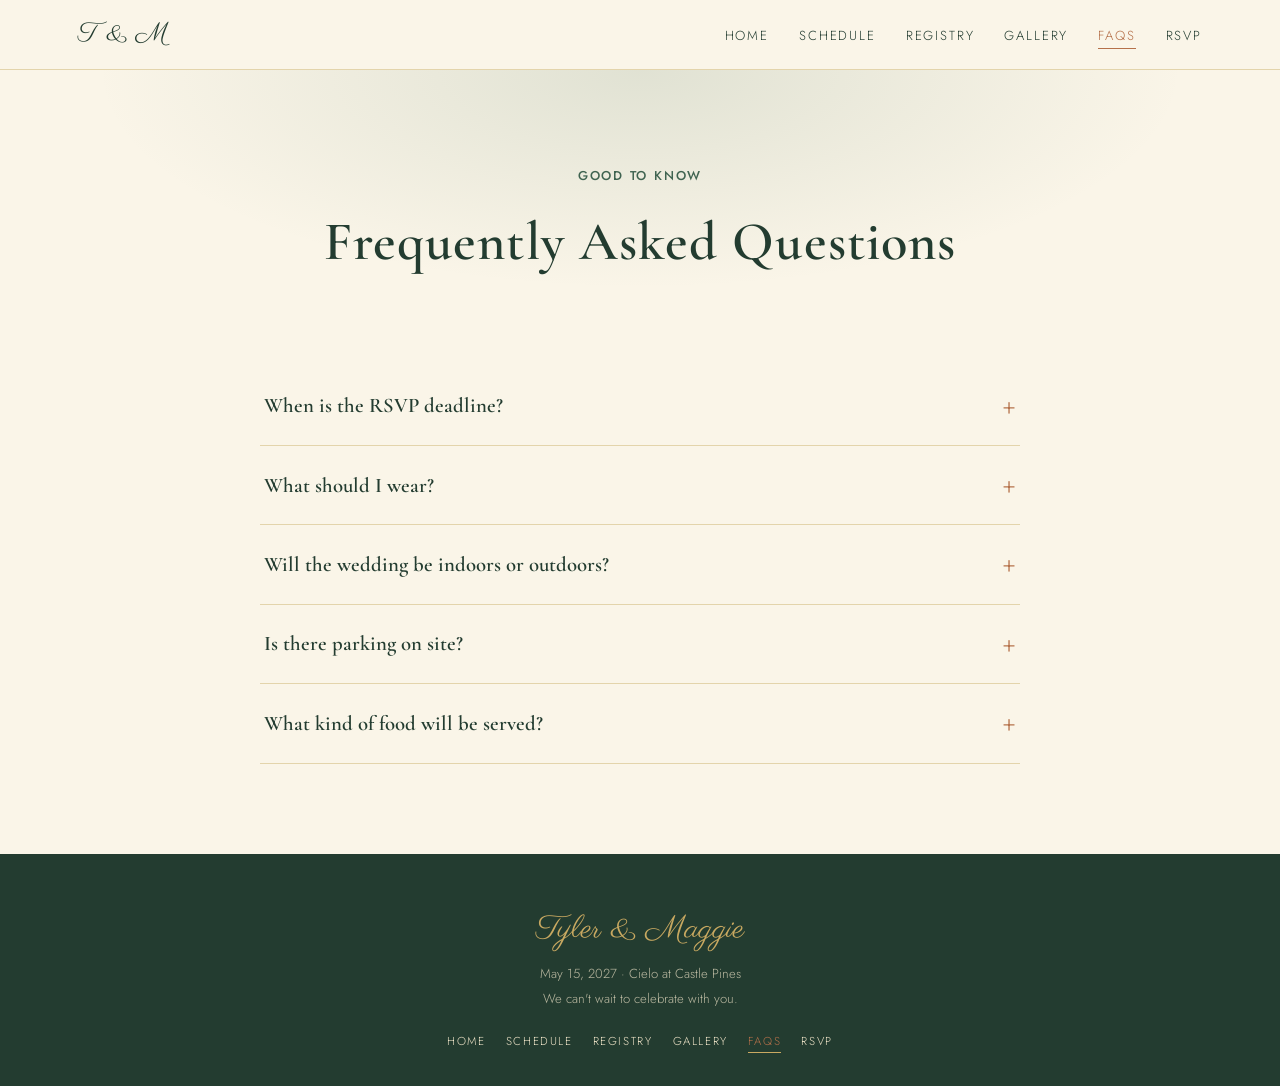
==== faqs.html @ 999fbcf8 "Push" ====
<!DOCTYPE html>
<html lang="en">
<head>
<meta charset="UTF-8">
<meta name="viewport" content="width=device-width, initial-scale=1.0">
<title>FAQs — Tyler &amp; Maggie</title>
<link rel="preconnect" href="https://fonts.googleapis.com">
<link href="https://fonts.googleapis.com/css2?family=Cormorant+Garamond:ital,wght@0,400;0,500;0,600;1,500&family=Jost:wght@300;400;500;600&family=Parisienne&display=swap" rel="stylesheet">
<link rel="stylesheet" href="styles.css">
</head>
<body>

<header>
  <div class="nav-wrap">
    <a href="index.html" class="brand">T &amp; M</a>
    <button class="nav-toggle" id="navToggle" aria-label="Toggle menu" aria-expanded="false">&#9776;</button>
    <nav>
      <ul id="navList">
        <li><a href="index.html">Home</a></li>
        <li><a href="schedule.html">Schedule</a></li>
        <li><a href="registry.html">Registry</a></li>
        <li><a href="gallery.html">Gallery</a></li>
        <li><a href="faqs.html">FAQs</a></li>
        <li><a href="rsvp.html">RSVP</a></li>
      </ul>
    </nav>
  </div>
</header>

<div class="page-banner">
  <p class="eyebrow">Good to Know</p>
  <h1>Frequently Asked Questions</h1>
</div>

<section id="faqs">
  <div class="faq-list">
      <details>
      <summary>When is the RSVP deadline?</summary>
      <p>We ask that all guests RSVP by March 15, 2027, so we have ample time to plan.</p>
    </details>
    <details>
      <summary>What should I wear?</summary>
      <p>Our dress code is Black-Tie Preferred! We ask that men wear a tuxedo or dark-colored suit and tie. For women, floor-length evening gowns are encouraged, but a mid-length dress is also appropriate.</p>
    </details>
    <details>
      <summary>Will the wedding be indoors or outdoors?</summary>
      <p>Our ceremony will be held outdoors and then we will transition inside for the reception. Colorado weather can be very unpredictable, so please dress accordingly and be prepared!</p>
    </details>
    <details>
      <summary>Is there parking on site?</summary>
      <p>Yes, there's a large parking lot at the front of the venue.</p>
    </details>
    <details>
      <summary>What kind of food will be served?</summary>
      <p>We will be serving a mixture of Chinese and Vietnamese family style dishes, we hope you enjoy!</p>
    </details>
  </div>
</section>

<footer>
  <span class="script">Tyler &amp; Maggie</span>
  <p>May 15, 2027 &middot; Cielo at Castle Pines </p>
  <p>We can't wait to celebrate with you.</p>
  <nav>
    <ul>
      <li><a href="index.html">Home</a></li>
      <li><a href="schedule.html">Schedule</a></li>
      <li><a href="registry.html">Registry</a></li>
      <li><a href="gallery.html">Gallery</a></li>
      <li><a href="faqs.html">FAQs</a></li>
      <li><a href="rsvp.html">RSVP</a></li>
    </ul>
  </nav>
</footer>

<script src="script.js"></script>
</body>
</html>
---- styles.css ----
:root{
  --evergreen-deep:#233c30;
  --evergreen:#3f6350;
  --evergreen-light:#6c8b74;
  --cream:#faf5e8;
  --parchment:#efe4c8;
  --parchment-dark:#e3d4ab;
  --gold:#c9a961;
  --rust:#b5714a;
  --ink:#2a2a22;
  --shadow: 0 10px 30px rgba(35,60,48,0.15);
}

*{box-sizing:border-box;}
html{scroll-behavior:smooth;}
body{
  margin:0;
  background:var(--cream);
  color:var(--ink);
  font-family:'Jost', sans-serif;
  font-weight:300;
  line-height:1.6;
  -webkit-font-smoothing:antialiased;
}
h1,h2,h3,h4{
  font-family:'Cormorant Garamond', serif;
  font-weight:600;
  color:var(--evergreen-deep);
  margin:0 0 .3em;
  letter-spacing:.02em;
}
.script{
  font-family:'Parisienne', cursive;
  font-weight:400;
  color:var(--gold);
}
a{color:inherit;}
img{max-width:100%;display:block;}
::selection{background:var(--gold);color:var(--cream);}
:focus-visible{outline:3px solid var(--rust);outline-offset:3px;}

.eyebrow{
  text-transform:uppercase;
  letter-spacing:.32em;
  font-size:.72rem;
  color:var(--evergreen);
  font-weight:500;
}

/* ---------- botanical divider ---------- */
.sprig{
  width:64px;height:24px;
  margin:18px auto;
  color:var(--evergreen-light);
  display:block;
}

/* ---------- header / nav ---------- */
header{
  position:sticky;top:0;z-index:100;
  background:rgba(250,245,232,0.94);
  backdrop-filter:blur(6px);
  border-bottom:1px solid var(--parchment-dark);
}
.nav-wrap{
  max-width:1180px;margin:0 auto;
  display:flex;align-items:center;justify-content:space-between;
  padding:14px 28px;
}
.brand{
  font-family:'Parisienne', cursive;
  font-size:1.6rem;
  color:var(--evergreen-deep);
  text-decoration:none;
}
nav ul{
  list-style:none;display:flex;gap:30px;margin:0;padding:0;
}
nav a{
  text-decoration:none;
  font-size:.82rem;
  letter-spacing:.14em;
  text-transform:uppercase;
  color:var(--evergreen-deep);
  position:relative;
  padding-bottom:4px;
}
nav a::after{
  content:"";position:absolute;left:0;bottom:0;
  width:0;height:1px;background:var(--rust);
  transition:width .3s ease;
}
nav a:hover::after, nav a:focus-visible::after{width:100%;}
nav a.active::after{width:100%;}
nav a.active{color:var(--rust);}
.nav-toggle{display:none;background:none;border:none;font-size:1.6rem;color:var(--evergreen-deep);cursor:pointer;}

@media (max-width:860px){
  nav ul{
    position:fixed;top:64px;right:0;left:0;
    flex-direction:column;background:var(--cream);
    padding:24px 28px;gap:20px;
    border-bottom:1px solid var(--parchment-dark);
    transform:translateY(-130%);
    transition:transform .35s ease;
  }
  nav ul.open{transform:translateY(0);}
  .nav-toggle{display:block;}
}

/* ---------- page header banner (for inner pages) ---------- */
.page-banner{
  padding:90px 24px 24px;
  text-align:center;
  background:
    radial-gradient(ellipse at top, rgba(108,139,116,0.18), transparent 60%),
    var(--cream);
}
.page-banner h1{font-size:clamp(2.2rem,5vw,3.4rem);}
.page-banner p{color:var(--evergreen);letter-spacing:.14em;text-transform:uppercase;font-size:.8rem;margin-top:6px;}

/* ---------- hero (home page) ---------- */
.hero{
  position:relative;
  padding:120px 24px 70px;
  text-align:center;
  background:
    radial-gradient(ellipse at top, rgba(108,139,116,0.18), transparent 60%),
    var(--cream);
  overflow:hidden;
}
.hero-names{
  font-size:clamp(2.6rem,7vw,5.2rem);
  line-height:1.05;
  margin:10px 0 6px;
}
.hero-amp{color:var(--gold);font-family:'Parisienne',cursive;padding:0 12px;}
.hero-date{
  font-size:1.05rem;letter-spacing:.2em;text-transform:uppercase;
  color:var(--evergreen);margin-top:8px;
}
.hero-loc{color:#5b5b4d;margin-top:6px;font-style:italic;font-family:'Cormorant Garamond',serif;font-size:1.2rem;}
.hero-address{color:#8a8a78;margin-top:4px;font-size:.8rem;letter-spacing:.08em;text-transform:uppercase;}

.hero-cta{
  display:flex;gap:16px;justify-content:center;margin-top:34px;flex-wrap:wrap;
}

/* ---------- marquee ---------- */
.marquee-section{padding:0 0 90px;}
.marquee-frame{
  position:relative;
  overflow:hidden;
  border-top:1px solid var(--parchment-dark);
  border-bottom:1px solid var(--parchment-dark);
  mask-image: linear-gradient(90deg, transparent, black 4%, black 96%, transparent);
  -webkit-mask-image: linear-gradient(90deg, transparent, black 4%, black 96%, transparent);
}
.marquee-track{
  display:flex;
  width:max-content;
  gap:0;
  animation:scroll-left 28s linear infinite;
}
.marquee-track img{
  width:420px;height:520px;object-fit:cover;
  display:block;
  margin:0;
  border:0;
}
@keyframes scroll-left{
  from{transform:translateX(0);}
  to{transform:translateX(-50%);}
}

/* ---------- generic section ---------- */
section{padding:40px 24px 90px;max-width:1180px;margin:0 auto;}
.section-head{text-align:center;margin-bottom:32px;}
.section-head h2{font-size:clamp(2rem,4vw,3rem);}

.band-alt-wrap{background:var(--parchment);}
.band-alt-wrap section{padding:40px 24px 70px;}

/* ---------- our story ---------- */
.story-text{
  max-width:680px;margin:0 auto;
  font-family:'Cormorant Garamond', serif;
  font-size:1.25rem;
  color:#3c3c30;
}
.story-text p{margin:0 0 24px;}
.story-text p:last-child{margin-bottom:0;}
.story-lead::first-letter{
  font-size:3.4rem;
  float:left;
  line-height:.8;
  padding:6px 10px 0 0;
  color:var(--gold);
  font-weight:600;
}
.story-close{
  font-style:italic;
  color:var(--evergreen);
  text-align:center;
}

/* ---------- intro teasers on home ---------- */
.teaser-grid{
  display:grid;grid-template-columns:repeat(auto-fit,minmax(220px,1fr));
  gap:26px;
}
.teaser-card{
  background:#fff;border:1px solid var(--parchment-dark);
  border-radius:6px;padding:34px 24px;text-align:center;
  text-decoration:none;
  transition:transform .25s ease, box-shadow .25s ease;
}
.teaser-card:hover{transform:translateY(-6px);box-shadow:var(--shadow);}
.teaser-icon{width:38px;height:38px;margin:0 auto 14px;color:var(--evergreen);}
.teaser-card h3{font-size:1.3rem;margin-bottom:6px;}
.teaser-card p{font-size:.85rem;color:#6b6b5e;margin:0;}

/* ---------- schedule ---------- */
.timeline{
  position:relative;max-width:640px;margin:0 auto;
  padding-left:36px;
}
.timeline::before{
  content:"";position:absolute;left:6px;top:6px;bottom:6px;
  width:1px;background:var(--evergreen-light);
}
.tl-item{position:relative;padding-bottom:44px;}
.tl-item:last-child{padding-bottom:0;}
.tl-item::before{
  content:"";position:absolute;left:-36px;top:4px;
  width:13px;height:13px;border-radius:50%;
  background:var(--cream);border:2px solid var(--gold);
}
.tl-time{
  font-size:.78rem;letter-spacing:.16em;text-transform:uppercase;
  color:var(--rust);font-weight:500;
}
.tl-item h3{margin:4px 0 4px;font-size:1.5rem;}
.tl-item p{margin:0;color:#54544a;font-size:.95rem;}

/* ---------- registry ---------- */
.registry-grid{
  display:grid;grid-template-columns:repeat(auto-fit,minmax(230px,1fr));
  gap:26px;
}
.registry-single{
  max-width:420px;margin:0 auto;text-align:center;
  background:#fff;border:1px solid var(--parchment-dark);
  border-radius:6px;padding:50px 40px;box-shadow:var(--shadow);
}
.registry-single .registry-icon{width:48px;height:48px;margin:0 auto 18px;color:var(--evergreen);}
.registry-single h3{font-size:1.7rem;margin-bottom:10px;}
.registry-single p{font-size:.95rem;color:#6b6b5e;margin-bottom:26px;line-height:1.7;}
.registry-card{
  background:#fff;border:1px solid var(--parchment-dark);
  border-radius:6px;padding:34px 24px;text-align:center;
  transition:transform .25s ease, box-shadow .25s ease;
}
.registry-card:hover{transform:translateY(-6px);box-shadow:var(--shadow);}
.registry-icon{
  width:44px;height:44px;margin:0 auto 16px;color:var(--evergreen);
}
.registry-card h3{font-size:1.4rem;margin-bottom:8px;}
.registry-card p{font-size:.88rem;color:#6b6b5e;margin-bottom:20px;}
.btn{
  display:inline-block;padding:10px 26px;
  background:var(--evergreen-deep);color:var(--cream);
  text-decoration:none;border-radius:30px;font-size:.8rem;
  letter-spacing:.12em;text-transform:uppercase;
  border:1px solid var(--evergreen-deep);
  transition:background .25s ease, color .25s ease;
  cursor:pointer;font-family:'Jost',sans-serif;
}
.btn:hover{background:transparent;color:var(--evergreen-deep);}
.btn-outline{background:transparent;color:var(--evergreen-deep);}
.btn-outline:hover{background:var(--evergreen-deep);color:var(--cream);}

/* ---------- gallery wall ---------- */
.gallery-wall{
  display:grid;
  grid-template-columns:repeat(4, 1fr);
  grid-auto-rows:150px;
  gap:6px;
}
.tile{
  overflow:hidden;
  border-radius:18px;
  position:relative;
}
.tile img{
  width:100%;height:100%;
  object-fit:cover;
  display:block;
  transition:transform .4s ease;
}
.tile:hover img{transform:scale(1.06);}

/* Three 4-column x 2-row blocks stacked to form a 4x6 grid — 12 tiles, no gaps */
.tile:nth-child(1){grid-column:1 / 3;grid-row:1 / 3;}
.tile:nth-child(2){grid-column:3 / 4;grid-row:1 / 2;}
.tile:nth-child(3){grid-column:4 / 5;grid-row:1 / 2;}
.tile:nth-child(4){grid-column:3 / 5;grid-row:2 / 3;}

.tile:nth-child(5){grid-column:1 / 2;grid-row:3 / 4;}
.tile:nth-child(6){grid-column:2 / 3;grid-row:3 / 4;}
.tile:nth-child(7){grid-column:1 / 3;grid-row:4 / 5;}
.tile:nth-child(8){grid-column:3 / 5;grid-row:3 / 5;}

.tile:nth-child(9){grid-column:1 / 3;grid-row:5 / 6;}
.tile:nth-child(10){grid-column:1 / 2;grid-row:6 / 7;}
.tile:nth-child(11){grid-column:2 / 3;grid-row:6 / 7;}
.tile:nth-child(12){grid-column:3 / 5;grid-row:5 / 7;}

@media (max-width:700px){
  .gallery-wall{grid-template-columns:repeat(2, 1fr);grid-auto-rows:150px;}
  .gallery-wall .tile{grid-column:auto !important;grid-row:span 1 !important;}
}

/* ---------- FAQ ---------- */
.faq-list{max-width:760px;margin:0 auto;}
details{
  border-bottom:1px solid var(--parchment-dark);
  padding:20px 4px;
}
summary{
  cursor:pointer;list-style:none;
  display:flex;align-items:center;justify-content:space-between;
  font-family:'Cormorant Garamond',serif;font-size:1.3rem;
  color:var(--evergreen-deep);font-weight:600;
}
summary::-webkit-details-marker{display:none;}
summary::after{
  content:"+";font-size:1.5rem;color:var(--rust);
  transition:transform .3s ease;font-family:'Jost',sans-serif;font-weight:300;
}
details[open] summary::after{transform:rotate(45deg);}
details p{margin:14px 0 0;color:#54544a;font-size:.95rem;padding-right:20px;}

/* ---------- RSVP ---------- */
.rsvp-box{
  max-width:680px;margin:0 auto;
  background:#fff;border:1px solid var(--parchment-dark);
  border-radius:8px;padding:50px 40px;box-shadow:var(--shadow);
}
.form-row{margin-bottom:22px;display:flex;flex-direction:column;gap:8px;}
.form-row label{
  font-size:.78rem;letter-spacing:.12em;text-transform:uppercase;
  color:var(--evergreen);
}
.form-row input[type=text], .form-row input[type=email], .form-row input[type=number], .form-row select, .form-row textarea{
  font-family:'Jost',sans-serif;font-size:1rem;
  padding:11px 14px;border:1px solid var(--parchment-dark);
  border-radius:4px;background:var(--cream);color:var(--ink);
}
.form-row textarea{resize:vertical;min-height:90px;}
.two-col{display:grid;grid-template-columns:1fr 1fr;gap:20px;}
.radio-group{display:flex;gap:14px;}
.radio-group label{
  flex:1;text-align:center;padding:12px;border:1px solid var(--parchment-dark);
  border-radius:4px;cursor:pointer;font-size:.85rem;text-transform:none;letter-spacing:0;
  color:var(--ink);transition:all .2s ease;
}
.radio-group input{display:none;}
.radio-group input:checked + span{color:var(--cream);}
.radio-group label:has(input:checked){background:var(--evergreen-deep);border-color:var(--evergreen-deep);color:var(--cream);}
.rsvp-section-label{
  font-family:'Cormorant Garamond',serif;font-style:italic;
  color:var(--evergreen);font-size:1.1rem;
  margin:8px 0 16px;padding-top:10px;
  border-top:1px solid var(--parchment-dark);
}
.rsvp-section-label:first-child{border-top:0;padding-top:0;margin-top:0;}
.guest-card{
  background:var(--cream);border:1px solid var(--parchment-dark);
  border-radius:6px;padding:20px 20px 4px;margin-bottom:18px;
  animation:fade-in .25s ease;
}
.guest-card h4{
  font-size:1.05rem;color:var(--rust);margin-bottom:14px;
  letter-spacing:.04em;
}
@keyframes fade-in{
  from{opacity:0;transform:translateY(-6px);}
  to{opacity:1;transform:translateY(0);}
}
.rsvp-submit{width:100%;text-align:center;padding:14px;font-size:.85rem;margin-top:6px;}
.seal{
  width:80px;height: 80px;border-radius:50%;
  background:var(--rust);color:var(--cream);
  display:flex;align-items:center;justify-content:center;
  margin:0 auto 18px;font-family:'Parisienne',cursive;font-size:1.5rem;
  box-shadow:0 4px 10px rgba(181,113,74,.4);
}
.form-msg{text-align:center;margin-top:16px;font-size:.9rem;color:var(--evergreen);display:none;}

@media (max-width:600px){
  .two-col{grid-template-columns:1fr;}
  .rsvp-box{padding:36px 22px;}
}

/* ---------- footer ---------- */
footer{
  background:var(--evergreen-deep);color:var(--parchment);
  text-align:center;padding:50px 24px 34px;
}
footer .script{color:var(--gold);font-size:2rem;display:block;margin-bottom:8px;}
footer p{font-size:.82rem;opacity:.75;margin:4px 0;}
footer nav{margin-top:18px;}
footer nav ul{
  position:static;flex-direction:row;justify-content:center;flex-wrap:wrap;
  background:transparent;padding:0;transform:none;border:0;gap:20px;
}
footer nav a{color:var(--parchment);font-size:.72rem;}
footer nav a::after{background:var(--gold);}

@media (prefers-reduced-motion: reduce){
  html{scroll-behavior:auto;}
  .marquee-track{animation:none;}
  *{transition:none !important;}
}
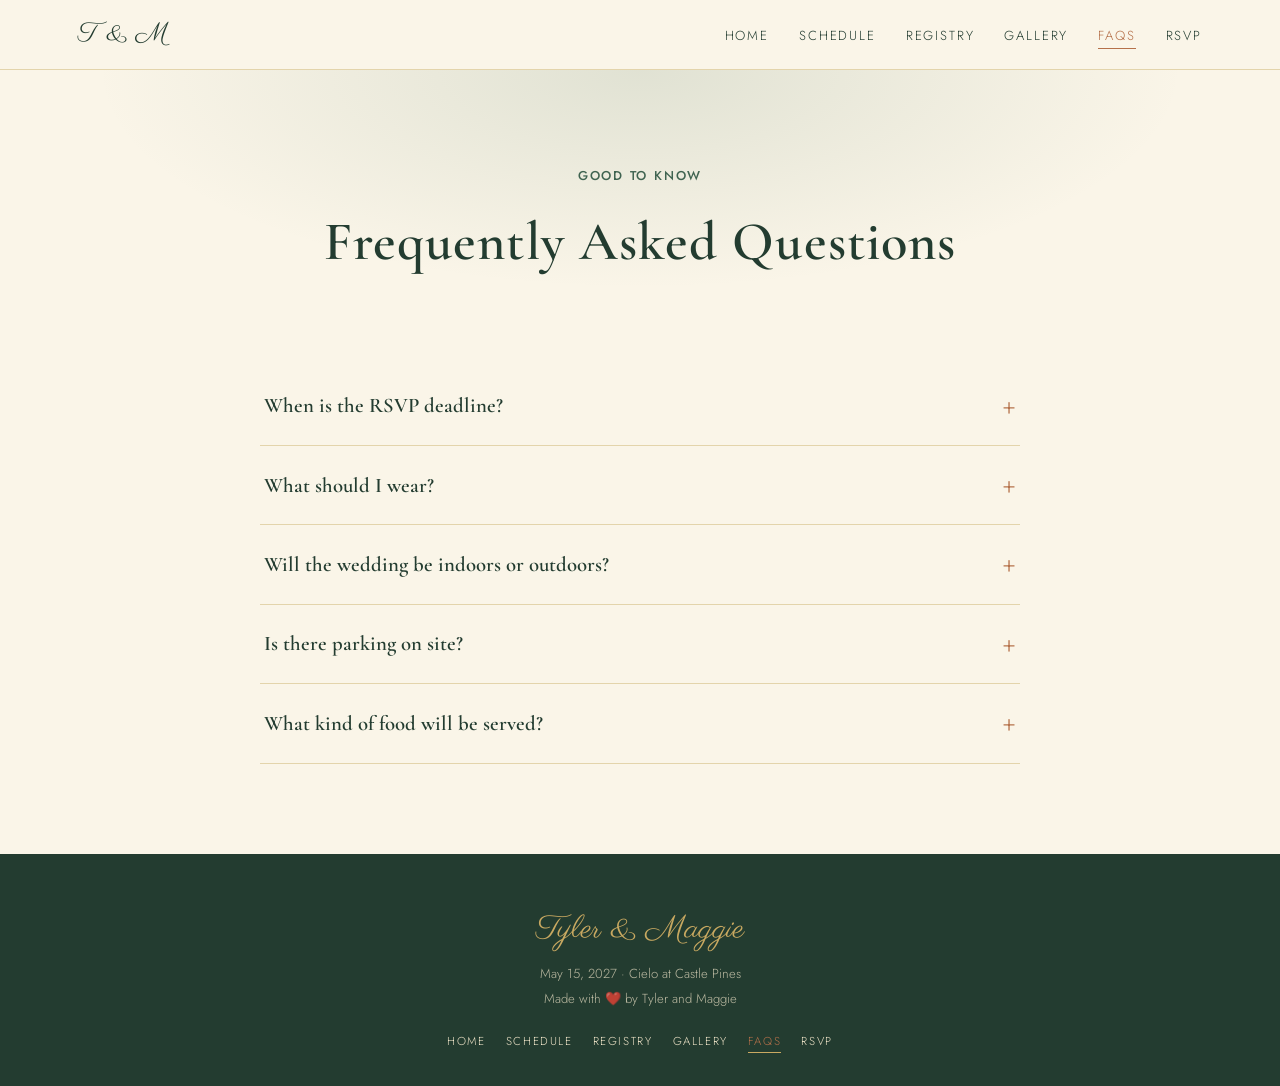
==== commit 8febc3f7: "Updates" ====
--- a/faqs.html
+++ b/faqs.html
@@ -36,7 +36,7 @@
   <div class="faq-list">
       <details>
       <summary>When is the RSVP deadline?</summary>
-      <p>We ask that all guests RSVP by March 15, 2027, so we have ample time to plan.</p>
+      <p>We ask that all guests RSVP by February 15, 2027, so we have ample time to plan.</p>
     </details>
     <details>
       <summary>What should I wear?</summary>
@@ -60,7 +60,7 @@
 <footer>
   <span class="script">Tyler &amp; Maggie</span>
   <p>May 15, 2027 &middot; Cielo at Castle Pines </p>
-  <p>We can't wait to celebrate with you.</p>
+  <p>Made with ❤️ by Tyler and Maggie</p>
   <nav>
     <ul>
       <li><a href="index.html">Home</a></li>
--- a/styles.css
+++ b/styles.css
@@ -12,7 +12,7 @@
 }
 
 *{box-sizing:border-box;}
-html{scroll-behavior:smooth;}
+html{scroll-behavior:smooth;overflow-x:hidden;}
 body{
   margin:0;
   background:var(--cream);
@@ -21,6 +21,7 @@
   font-weight:300;
   line-height:1.6;
   -webkit-font-smoothing:antialiased;
+  overflow-x:hidden;
 }
 h1,h2,h3,h4{
   font-family:'Cormorant Garamond', serif;
@@ -105,7 +106,8 @@
     transition:transform .35s ease;
   }
   nav ul.open{transform:translateY(0);}
-  .nav-toggle{display:block;}
+  .nav-toggle{display:block;order:2;}
+  .nav-wrap nav{order:1;}
 }
 
 /* ---------- page header banner (for inner pages) ---------- */
@@ -150,9 +152,10 @@
 .marquee-section{padding:0 0 90px;}
 .marquee-frame{
   position:relative;
+  box-shadow:inset 0 0 0 3px var(--cream), 0 8px 26px rgba(35,60,48,0.22);
+}
+.marquee-viewport{
   overflow:hidden;
-  border-top:1px solid var(--parchment-dark);
-  border-bottom:1px solid var(--parchment-dark);
   mask-image: linear-gradient(90deg, transparent, black 4%, black 96%, transparent);
   -webkit-mask-image: linear-gradient(90deg, transparent, black 4%, black 96%, transparent);
 }
@@ -172,6 +175,29 @@
   from{transform:translateX(0);}
   to{transform:translateX(-50%);}
 }
+
+.marquee-overlay{
+  position:absolute;inset:0;
+  display:flex;align-items:center;justify-content:center;
+  pointer-events:none;
+  z-index:5;
+}
+.monogram-svg{
+  width:340px;max-width:78%;
+  overflow:visible;
+}
+.monogram-letter{
+  font-family:'Parisienne', cursive;
+  font-size:100px;
+  fill:var(--cream);
+  fill-opacity:0;
+  stroke:var(--cream);
+  stroke-width:2.5;
+  filter:drop-shadow(0 4px 14px rgba(0,0,0,0.5));
+}
+.monogram-1{transform:rotate(-8deg);transform-origin:40px 90px;}
+.monogram-2{transform:rotate(-4deg);transform-origin:110px 150px;}
+.monogram-3{transform:rotate(-9deg);transform-origin:180px 210px;}
 
 /* ---------- generic section ---------- */
 section{padding:40px 24px 90px;max-width:1180px;margin:0 auto;}
@@ -281,43 +307,66 @@
 .btn-outline:hover{background:var(--evergreen-deep);color:var(--cream);}
 
 /* ---------- gallery wall ---------- */
+.gallery-sparkle-wrap{
+  position:relative;
+}
 .gallery-wall{
   display:grid;
   grid-template-columns:repeat(4, 1fr);
-  grid-auto-rows:150px;
+  grid-auto-rows:278px;
   gap:6px;
+}
+.sparkle{
+  position:absolute;
+  color:var(--gold);
+  pointer-events:none;
+  z-index:6;
+  text-shadow:0 0 6px rgba(201,169,97,0.9), 0 0 2px rgba(255,255,255,0.8);
+  animation-name:sparkle-twinkle;
+  animation-timing-function:ease-in-out;
+  animation-iteration-count:infinite;
+}
+@keyframes sparkle-twinkle{
+  0%, 100%{opacity:0;transform:scale(0.3) rotate(0deg);}
+  50%{opacity:1;transform:scale(1) rotate(180deg);}
 }
 .tile{
   overflow:hidden;
   border-radius:18px;
   position:relative;
+  transition:transform .12s ease-out, box-shadow .2s ease-out;
+  will-change:transform;
+}
+.tile:hover{
+  box-shadow:0 18px 34px rgba(35,60,48,0.28);
+  z-index:2;
 }
 .tile img{
   width:100%;height:100%;
   object-fit:cover;
   display:block;
-  transition:transform .4s ease;
-}
-.tile:hover img{transform:scale(1.06);}
-
-/* Three 4-column x 2-row blocks stacked to form a 4x6 grid — 12 tiles, no gaps */
+}
+
+/* Explicit placement on a 4-column x 6-row grid (24 cells), 12 tiles.
+   Every tile spans equal columns and rows, so every photo is a true square —
+   just in two different sizes, fitted together with no gaps. */
 .tile:nth-child(1){grid-column:1 / 3;grid-row:1 / 3;}
 .tile:nth-child(2){grid-column:3 / 4;grid-row:1 / 2;}
 .tile:nth-child(3){grid-column:4 / 5;grid-row:1 / 2;}
-.tile:nth-child(4){grid-column:3 / 5;grid-row:2 / 3;}
-
-.tile:nth-child(5){grid-column:1 / 2;grid-row:3 / 4;}
-.tile:nth-child(6){grid-column:2 / 3;grid-row:3 / 4;}
-.tile:nth-child(7){grid-column:1 / 3;grid-row:4 / 5;}
-.tile:nth-child(8){grid-column:3 / 5;grid-row:3 / 5;}
-
-.tile:nth-child(9){grid-column:1 / 3;grid-row:5 / 6;}
-.tile:nth-child(10){grid-column:1 / 2;grid-row:6 / 7;}
-.tile:nth-child(11){grid-column:2 / 3;grid-row:6 / 7;}
+.tile:nth-child(4){grid-column:3 / 4;grid-row:2 / 3;}
+.tile:nth-child(5){grid-column:4 / 5;grid-row:2 / 3;}
+
+.tile:nth-child(6){grid-column:1 / 2;grid-row:3 / 4;}
+.tile:nth-child(7){grid-column:2 / 3;grid-row:3 / 4;}
+.tile:nth-child(8){grid-column:1 / 2;grid-row:4 / 5;}
+.tile:nth-child(9){grid-column:2 / 3;grid-row:4 / 5;}
+.tile:nth-child(10){grid-column:3 / 5;grid-row:3 / 5;}
+
+.tile:nth-child(11){grid-column:1 / 3;grid-row:5 / 7;}
 .tile:nth-child(12){grid-column:3 / 5;grid-row:5 / 7;}
 
 @media (max-width:700px){
-  .gallery-wall{grid-template-columns:repeat(2, 1fr);grid-auto-rows:150px;}
+  .gallery-wall{grid-template-columns:repeat(2, 1fr);grid-auto-rows:160px;}
   .gallery-wall .tile{grid-column:auto !important;grid-row:span 1 !important;}
 }
 
@@ -352,12 +401,29 @@
   font-size:.78rem;letter-spacing:.12em;text-transform:uppercase;
   color:var(--evergreen);
 }
-.form-row input[type=text], .form-row input[type=email], .form-row input[type=number], .form-row select, .form-row textarea{
+.form-row input[type=text], .form-row input[type=tel], .form-row input[type=email], .form-row input[type=number], .form-row select, .form-row textarea{
   font-family:'Jost',sans-serif;font-size:1rem;
   padding:11px 14px;border:1px solid var(--parchment-dark);
   border-radius:4px;background:var(--cream);color:var(--ink);
 }
 .form-row textarea{resize:vertical;min-height:90px;}
+.field-error{
+  display:none;
+  color:var(--rust);
+  font-size:.78rem;
+  letter-spacing:0;
+  text-transform:none;
+  margin-top:-2px;
+}
+.form-row input.invalid,
+.form-row select.invalid{
+  border-color:var(--rust);
+  background:#fdf3ef;
+}
+.form-row input.invalid + .field-error,
+.form-row .field-error.show{
+  display:block;
+}
 .two-col{display:grid;grid-template-columns:1fr 1fr;gap:20px;}
 .radio-group{display:flex;gap:14px;}
 .radio-group label{
@@ -390,7 +456,7 @@
 }
 .rsvp-submit{width:100%;text-align:center;padding:14px;font-size:.85rem;margin-top:6px;}
 .seal{
-  width:80px;height: 80px;border-radius:50%;
+  width:56px;height:56px;border-radius:50%;
   background:var(--rust);color:var(--cream);
   display:flex;align-items:center;justify-content:center;
   margin:0 auto 18px;font-family:'Parisienne',cursive;font-size:1.5rem;
@@ -401,6 +467,14 @@
 @media (max-width:600px){
   .two-col{grid-template-columns:1fr;}
   .rsvp-box{padding:36px 22px;}
+  .hero{padding:90px 20px 50px;}
+  .hero-names{font-size:2.3rem;}
+  .page-banner{padding:70px 20px 20px;}
+  .marquee-track img{width:220px;height:300px;}
+  .monogram-svg{width:220px;}
+  .story-text{font-size:1.05rem;}
+  .story-lead::first-letter{font-size:2.6rem;padding:4px 8px 0 0;}
+  .radio-group{flex-wrap:wrap;}
 }
 
 /* ---------- footer ---------- */
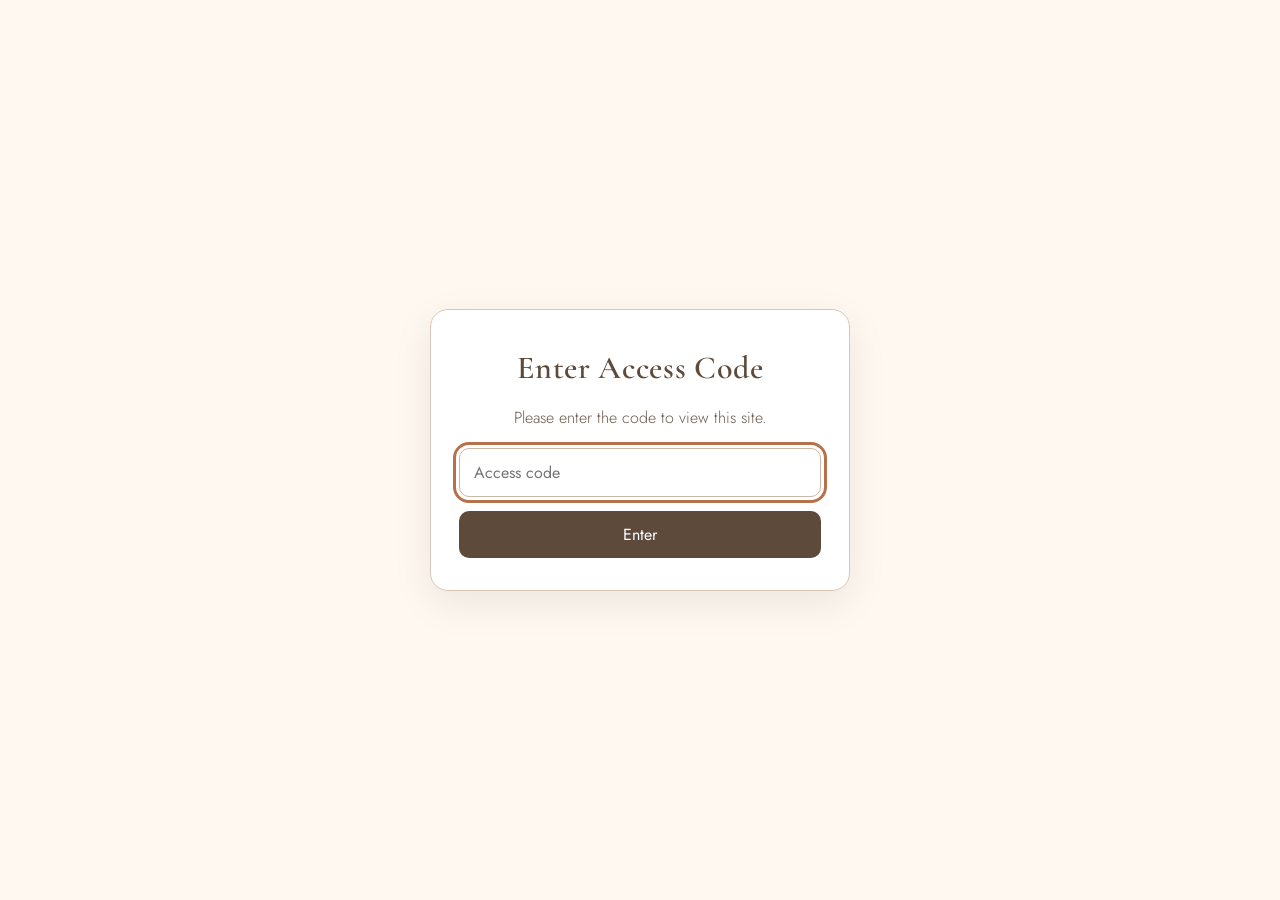
==== commit 8569a196: "Auth code and form updates" ====
--- a/faqs.html
+++ b/faqs.html
@@ -1,78 +1,95 @@
 <!DOCTYPE html>
 <html lang="en">
 <head>
-<meta charset="UTF-8">
-<meta name="viewport" content="width=device-width, initial-scale=1.0">
-<title>FAQs — Tyler &amp; Maggie</title>
-<link rel="preconnect" href="https://fonts.googleapis.com">
-<link href="https://fonts.googleapis.com/css2?family=Cormorant+Garamond:ital,wght@0,400;0,500;0,600;1,500&family=Jost:wght@300;400;500;600&family=Parisienne&display=swap" rel="stylesheet">
-<link rel="stylesheet" href="styles.css">
+  <meta charset="UTF-8">
+  <meta name="viewport" content="width=device-width, initial-scale=1.0">
+  <title>FAQs — Tyler &amp; Maggie</title>
+  <link rel="preconnect" href="https://fonts.googleapis.com">
+  <link href="https://fonts.googleapis.com/css2?family=Cormorant+Garamond:ital,wght@0,400;0,500;0,600;1,500&family=Jost:wght@300;400;500;600&family=Parisienne&display=swap" rel="stylesheet">
+  <link rel="stylesheet" href="styles.css">
 </head>
 <body>
 
-<header>
-  <div class="nav-wrap">
-    <a href="index.html" class="brand">T &amp; M</a>
-    <button class="nav-toggle" id="navToggle" aria-label="Toggle menu" aria-expanded="false">&#9776;</button>
-    <nav>
-      <ul id="navList">
-        <li><a href="index.html">Home</a></li>
-        <li><a href="schedule.html">Schedule</a></li>
-        <li><a href="registry.html">Registry</a></li>
-        <li><a href="gallery.html">Gallery</a></li>
-        <li><a href="faqs.html">FAQs</a></li>
-        <li><a href="rsvp.html">RSVP</a></li>
-      </ul>
-    </nav>
+  <div id="accessGate">
+    <div class="gate-card">
+      <h2>Enter Access Code</h2>
+      <p>Please enter the code to view this site.</p>
+      <input type="password" id="accessCode" placeholder="Access code" autocomplete="off">
+      <button type="button" id="accessSubmit">Enter</button>
+      <p id="accessError" hidden>Incorrect code. Please try again.</p>
+    </div>
   </div>
-</header>
 
-<div class="page-banner">
-  <p class="eyebrow">Good to Know</p>
-  <h1>Frequently Asked Questions</h1>
-</div>
+  <div id="siteContent" hidden>
+    <header>
+      <div class="nav-wrap">
+        <a href="index.html" class="brand">T &amp; M</a>
+        <button class="nav-toggle" id="navToggle" aria-label="Toggle menu" aria-expanded="false">&#9776;</button>
+        <nav>
+          <ul id="navList">
+            <li><a href="index.html">Home</a></li>
+            <li><a href="schedule.html">Schedule</a></li>
+            <li><a href="registry.html">Registry</a></li>
+            <li><a href="gallery.html">Gallery</a></li>
+            <li><a href="faqs.html">FAQs</a></li>
+            <li><a href="rsvp.html">RSVP</a></li>
+          </ul>
+        </nav>
+      </div>
+    </header>
 
-<section id="faqs">
-  <div class="faq-list">
-      <details>
-      <summary>When is the RSVP deadline?</summary>
-      <p>We ask that all guests RSVP by February 15, 2027, so we have ample time to plan.</p>
-    </details>
-    <details>
-      <summary>What should I wear?</summary>
-      <p>Our dress code is Black-Tie Preferred! We ask that men wear a tuxedo or dark-colored suit and tie. For women, floor-length evening gowns are encouraged, but a mid-length dress is also appropriate.</p>
-    </details>
-    <details>
-      <summary>Will the wedding be indoors or outdoors?</summary>
-      <p>Our ceremony will be held outdoors and then we will transition inside for the reception. Colorado weather can be very unpredictable, so please dress accordingly and be prepared!</p>
-    </details>
-    <details>
-      <summary>Is there parking on site?</summary>
-      <p>Yes, there's a large parking lot at the front of the venue.</p>
-    </details>
-    <details>
-      <summary>What kind of food will be served?</summary>
-      <p>We will be serving a mixture of Chinese and Vietnamese family style dishes, we hope you enjoy!</p>
-    </details>
+    <div class="page-banner">
+      <p class="eyebrow">Good to Know</p>
+      <h1>Frequently Asked Questions</h1>
+    </div>
+
+    <section id="faqs">
+      <div class="faq-list">
+        <details>
+          <summary>When is the RSVP deadline?</summary>
+          <p>We ask that all guests RSVP by February 15, 2027, so we have ample time to plan.</p>
+        </details>
+
+        <details>
+          <summary>What should I wear?</summary>
+          <p>Our dress code is Black-Tie Preferred. We ask that men wear a tuxedo or dark-colored suit and tie. For women, floor-length evening gowns are encouraged, but a mid-length dress is also appropriate.</p>
+        </details>
+
+        <details>
+          <summary>Will the wedding be indoors or outdoors?</summary>
+          <p>Our ceremony will be held outdoors and then we will transition inside for the reception. Colorado weather can be very unpredictable, so please dress accordingly and be prepared.</p>
+        </details>
+
+        <details>
+          <summary>Is there parking on site?</summary>
+          <p>Yes, there is a large parking lot at the front of the venue.</p>
+        </details>
+
+        <details>
+          <summary>What kind of food will be served?</summary>
+          <p>We will be serving a mixture of Chinese and Vietnamese family-style dishes. We hope you enjoy it.</p>
+        </details>
+      </div>
+    </section>
+
+    <footer>
+      <span class="script">Tyler &amp; Maggie</span>
+      <p>May 15, 2027 &middot; Cielo at Castle Pines</p>
+      <p>Made with love by Tyler and Maggie</p>
+      <nav>
+        <ul>
+          <li><a href="index.html">Home</a></li>
+          <li><a href="schedule.html">Schedule</a></li>
+          <li><a href="registry.html">Registry</a></li>
+          <li><a href="gallery.html">Gallery</a></li>
+          <li><a href="faqs.html">FAQs</a></li>
+          <li><a href="rsvp.html">RSVP</a></li>
+        </ul>
+      </nav>
+    </footer>
   </div>
-</section>
 
-<footer>
-  <span class="script">Tyler &amp; Maggie</span>
-  <p>May 15, 2027 &middot; Cielo at Castle Pines </p>
-  <p>Made with ❤️ by Tyler and Maggie</p>
-  <nav>
-    <ul>
-      <li><a href="index.html">Home</a></li>
-      <li><a href="schedule.html">Schedule</a></li>
-      <li><a href="registry.html">Registry</a></li>
-      <li><a href="gallery.html">Gallery</a></li>
-      <li><a href="faqs.html">FAQs</a></li>
-      <li><a href="rsvp.html">RSVP</a></li>
-    </ul>
-  </nav>
-</footer>
-
-<script src="script.js"></script>
+  <script src="auth.js"></script>
+  <script src="script.js"></script>
 </body>
 </html>
--- a/styles.css
+++ b/styles.css
@@ -442,9 +442,31 @@
 }
 .rsvp-section-label:first-child{border-top:0;padding-top:0;margin-top:0;}
 .guest-card{
-  background:var(--cream);border:1px solid var(--parchment-dark);
-  border-radius:6px;padding:20px 20px 4px;margin-bottom:18px;
+  background:rgba(251,247,240,.7);border:1px solid var(--parchment-dark);
+  border-radius:6px;padding:18px 18px 12px;margin-bottom:16px;
+  display:flex;flex-direction:column;gap:10px;
   animation:fade-in .25s ease;
+}
+.guest-card .form-row{margin-bottom:0;}
+.guest-card > label{
+  font-size:.72rem;letter-spacing:.12em;text-transform:uppercase;
+  color:var(--evergreen);margin-bottom:0;
+}
+.guest-card input[type=text],
+.guest-card input[type=tel],
+.guest-card input[type=email],
+.guest-card input[type=number],
+.guest-card textarea,
+.guest-card select{
+  font-family:'Jost',sans-serif;font-size:1rem;
+  padding:10px 12px;border:1px solid var(--parchment-dark);
+  border-radius:4px;background:var(--cream);color:var(--ink);width:100%;
+}
+.guest-card .radio-group{margin-top:2px;gap:10px;}
+.guest-card .radio-group label{
+  flex:1;min-width:90px;text-align:center;padding:10px 12px;border:1px solid var(--parchment-dark);
+  border-radius:4px;cursor:pointer;font-size:.82rem;text-transform:none;letter-spacing:0;
+  color:var(--ink);transition:all .2s ease;
 }
 .guest-card h4{
   font-size:1.05rem;color:var(--rust);margin-bottom:14px;
@@ -496,4 +518,76 @@
   html{scroll-behavior:auto;}
   .marquee-track{animation:none;}
   *{transition:none !important;}
+}
+
+#accessGate {
+  position: fixed;
+  inset: 0;
+  background: rgba(255, 248, 241, 0.98);
+  display: flex;
+  align-items: center;
+  justify-content: center;
+  z-index: 9999;
+  padding: 20px;
+}
+
+.gate-card {
+  width: 100%;
+  max-width: 420px;
+  background: #fff;
+  border: 1px solid #d8c7b6;
+  border-radius: 18px;
+  padding: 32px 28px;
+  text-align: center;
+  box-shadow: 0 12px 40px rgba(0, 0, 0, 0.08);
+}
+
+.gate-card h2 {
+  margin: 0 0 12px;
+  font-family: "Cormorant Garamond", serif;
+  font-size: 2rem;
+  color: #5d4a3a;
+}
+
+.gate-card p {
+  margin: 0 0 18px;
+  color: #6b5a4b;
+  font-family: "Jost", sans-serif;
+}
+
+.gate-card input {
+  width: 100%;
+  padding: 12px 14px;
+  border: 1px solid #cdb8a6;
+  border-radius: 10px;
+  font-size: 1rem;
+  margin-bottom: 14px;
+  box-sizing: border-box;
+  font-family: "Jost", sans-serif;
+}
+
+.gate-card button {
+  width: 100%;
+  padding: 12px 14px;
+  border: none;
+  border-radius: 10px;
+  background: #5d4a3a;
+  color: #fff;
+  font-size: 1rem;
+  cursor: pointer;
+  font-family: "Jost", sans-serif;
+}
+
+.gate-card button:hover {
+  background: #4d3d30;
+}
+
+#accessError {
+  margin-top: 12px;
+  color: #a94442;
+  font-size: 0.95rem;
+}
+
+#siteContent[hidden] {
+  display: none !important;
 }
